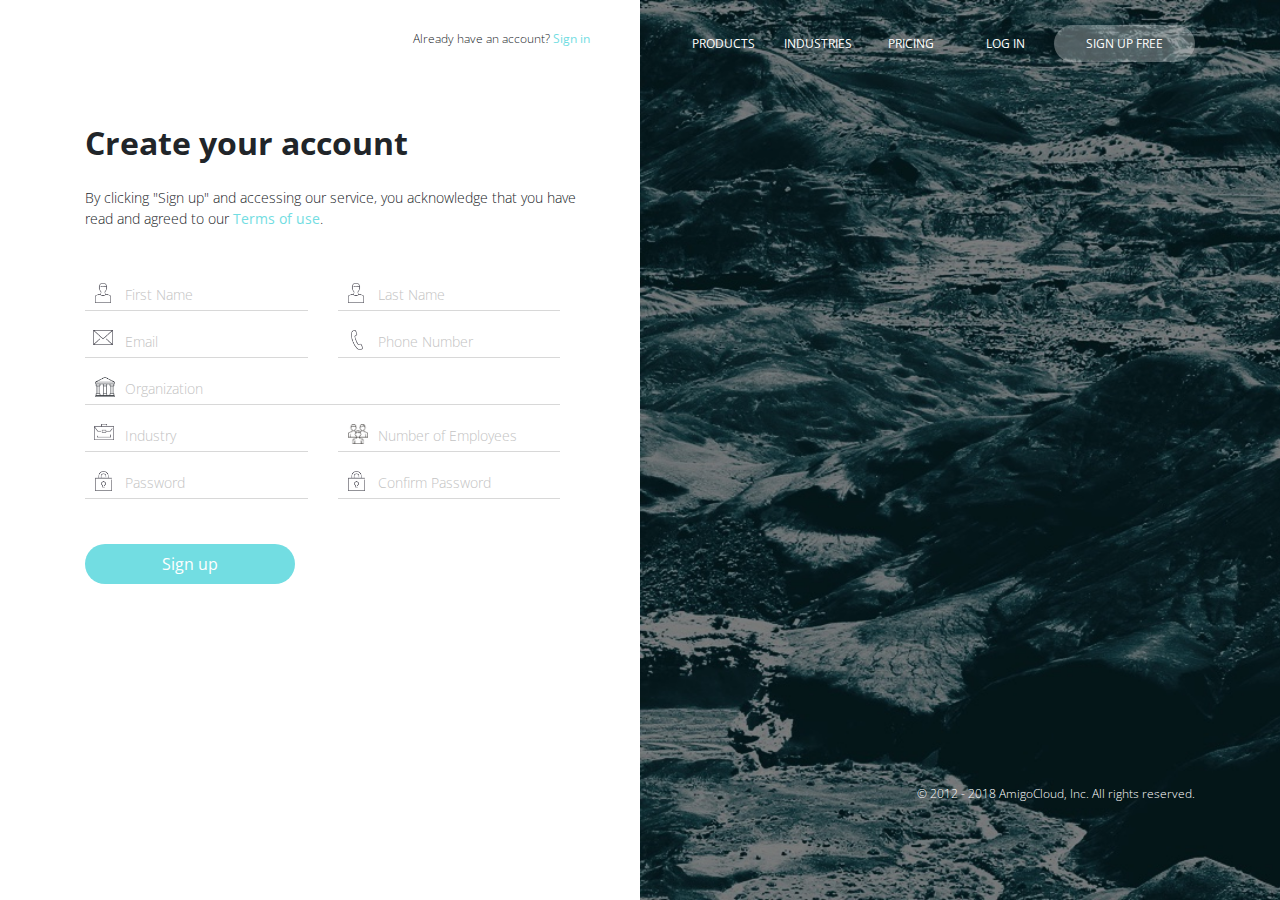
==== sign-up.html @ e5239421 "Init" ====
<!DOCTYPE html>
<!--[if lt IE 7]><html class="no-js lt-ie9 lt-ie8 lt-ie7"> <![endif]-->
<!--[if IE 7]><html class="no-js lt-ie9 lt-ie8"> <![endif]-->
<!--[if IE 8]><html class="no-js lt-ie9"> <![endif]-->
<!--[if gt IE 8]><!-->
<html class="no-js">
<!--<![endif]-->

<head>
    <meta charset="utf-8">
    <meta http-equiv="X-UA-Compatible" content="IE=edge">
    <title>AmigoCloud - Powerful Mapping for Everyone | Start for Free Today</title>
    <meta name="description" content="">
    <meta name="viewport" content="width=device-width, initial-scale=1">
    <link href="https://fonts.googleapis.com/css?family=Open+Sans:300,300i,400,400i,600,600i,700,800" rel="stylesheet">
    <link rel="icon" href="assets/images/logo/icon.png">
    <link rel="stylesheet" href="assets/bootstrap/css/bootstrap.min.css">
    <link rel="stylesheet" href="assets/css/sign-up.css">
</head>

<body>
    <!--[if lt IE 7]><p class="browsehappy">You are using an <strong>outdated</strong> browser. Please <a href="#">upgrade your browser</a> to improve your experience.</p><![endif]-->

    <div class="wrapper container">
        <div class="row">
            <!-- CONTENT LEFT -->
            <div class="col-md-6">
                <!-- NAVIGATION LEFT -->
                <div class="navigation-left row">
                    <div class="col-md-6">
                        <div class="logo"></div>
                    </div>
                    <div class="col-md-6">
                        <p>Already have an account? <a class="secondary-link" href="#">Sign in</a></p>
                    </div>
                </div>
                <!-- END NAVIGATION LEFT -->
                <div class="content-left row">
                    <h1>Create your account</h1>
                    <p>By clicking "Sign up" and accessing our service, you acknowledge that you have read and
                        agreed to our <a class="secondary-link" href="#">Terms of use</a>.</p>
                    <!-- FORM -->
                    <div class="form col-md-12">
                        <div class="form-content row">
                            <div class="input-box col-md-6">
                                <i class="name-icon"></i>
                                <input class="input-full" type="text" placeholder="First Name">
                            </div>
                            <div class="input-box col-md-6">
                                <i class="name-icon"></i>
                                <input class="input-full" type="text" placeholder="Last Name">
                            </div>
                            <div class="input-box col-md-6">
                                <i class="email-icon"></i>
                                <input class="input-full" type="text" placeholder="Email">
                            </div>
                            <div class="input-box col-md-6">
                                <i class="phone-icon"></i>
                                <input class="input-full" type="text" placeholder="Phone Number">
                            </div>
                            <div class="input-box col-md-12">
                                <i class="company-icon"></i>
                                <input class="input-full" type="text" placeholder="Organization">
                            </div>
                            <div class="input-box col-md-6">
                                <i class="industry-icon"></i>
                                <input class="input-full" type="text" placeholder="Industry">
                            </div>
                            <div class="input-box col-md-6">
                                <i class="team-icon"></i>
                                <input class="input-full" type="text" placeholder="Number of Employees">
                            </div>
                            <div class="input-box col-md-6">
                                <i class="lock-icon"></i>
                                <input class="input-full" type="text" placeholder="Password">
                            </div>
                            <div class="input-box col-md-6">
                                <i class="lock-icon"></i>
                                <input class="input-full" type="text" placeholder="Confirm Password">
                            </div>
                        </div>
                        <div class="row">
                            <button class="btn-prim">Sign up</button>
                        </div>
                    </div>
                    <!-- END FORM -->
                </div>
            </div>
            <!-- CONTENT RIGHT -->
            <div class="main-bg"></div>
            <div class="content-right col-md-6">
                <nav class="navigation-right row">
                    <ul>
                        <li class="primary-link"><a href="#">PRODUCTS</a></li>
                        <li class="primary-link"><a href="#">INDUSTRIES</a></li>
                        <li class="primary-link"><a href="#">PRICING</a></li>
                        <li class="primary-link"><a href="#">LOG IN</a></li>
                        <li><a class="btn-clear" href="#">SIGN UP FREE</a></li>
                    </ul>
                </nav>
                <div class="row desc">
                    <p>© 2012 - 2018 AmigoCloud, Inc. All rights reserved.</p>
                </div>
            </div>
        </div>
    </div>
</body>

</html>
---- assets/css/sign-up.css ----
body {
    margin: 0;
}

.col,
.col-1,
.col-10,
.col-11,
.col-12,
.col-2,
.col-3,
.col-4,
.col-5,
.col-6,
.col-7,
.col-8,
.col-9,
.col-auto,
.col-lg,
.col-lg-1,
.col-lg-10,
.col-lg-11,
.col-lg-12,
.col-lg-2,
.col-lg-3,
.col-lg-4,
.col-lg-5,
.col-lg-6,
.col-lg-7,
.col-lg-8,
.col-lg-9,
.col-lg-auto,
.col-md,
.col-md-1,
.col-md-10,
.col-md-11,
.col-md-12,
.col-md-2,
.col-md-3,
.col-md-4,
.col-md-5,
.col-md-6,
.col-md-7,
.col-md-8,
.col-md-9,
.col-md-auto,
.col-sm,
.col-sm-1,
.col-sm-10,
.col-sm-11,
.col-sm-12,
.col-sm-2,
.col-sm-3,
.col-sm-4,
.col-sm-5,
.col-sm-6,
.col-sm-7,
.col-sm-8,
.col-sm-9,
.col-sm-auto,
.col-xl,
.col-xl-1,
.col-xl-10,
.col-xl-11,
.col-xl-12,
.col-xl-2,
.col-xl-3,
.col-xl-4,
.col-xl-5,
.col-xl-6,
.col-xl-7,
.col-xl-8,
.col-xl-9,
.col-xl-auto {
    padding-left: 0;
    padding-right: 0;
}

.row {
    margin-right: 0;
    margin-left: 0;
}

.wrapper {
    font-family: 'Open Sans', Helvetica, Arial, sans-serif;
}

.navigation {
    padding: 40px 0;
}

.logo {
    background-image: url("../images/logo/asset-25.png");
    background-size: contain;
    background-repeat: no-repeat;
    height: 25px;
    vertical-align: middle;
}

.btn-prim {
    background-color: #72DDE2;
    border: 1px solid transparent;
    font-family: 'Open Sans', Helvetica, Arial, sans-serif;
    font-size: 16px;
    width: 210px;
    color: #ffffff;
    box-sizing: border-box;
    padding: 7px 15px;
    border-radius: 30px;
    outline: none !important;
    cursor: pointer;
}

.btn-prim:hover {
    background-color: transparent;
    border: 1px solid #72DDE2;
    color: #72DDE2;
    transition: all 0.3s;
}

.input-full {
    width: 100%;
    border: 0;
    border-bottom: 1px solid #D8D8D8;
    font-size: 14px;
    font-weight: 100;
    color: #333333;
    outline: none;
    padding: 5px 10px 5px 40px;
    margin-bottom: 15px;
}

.input-box {
    position: relative;
}

.form-content i {
    position: absolute;
    bottom: 23px;
    width: 20px;
    height: 20px;
    z-index: 0;
}

.name-icon {
    background-image: url("../images/icons/name.png");
    background-repeat: no-repeat;
    background-size: contain;
    left: 10px;
    right: 0;
}

.email-icon {
    background-image: url("../images/icons/email.png");
    background-repeat: no-repeat;
    background-size: contain;
    left: 8px;
    right: 0;
}

.phone-icon {
    background-image: url("../images/icons/phone.png");
    background-repeat: no-repeat;
    background-size: contain;
    left: 13px;
    right: 0;
}

.industry-icon {
    background-image: url("../images/icons/industry.png");
    background-repeat: no-repeat;
    background-size: contain;
    left: 9px;
    right: 0;
}

.lock-icon {
    background-image: url("../images/icons/lock.png");
    background-repeat: no-repeat;
    background-size: contain;
    left: 10px;
    right: 0;
}

.team-icon {
    background-image: url("../images/icons/team.png");
    background-repeat: no-repeat;
    background-size: contain;
    left: 10px;
    right: 0;
}

.company-icon {
    background-image: url("../images/icons/company.png");
    background-repeat: no-repeat;
    background-size: contain;
    left: 10px;
    right: 0;
}

.input-full::-webkit-input-placeholder {
    /* Chrome/Opera/Safari */
    font-weight: 100;
    color: #C3C3C3;
}

.input-full::-moz-placeholder {
    /* Firefox 19+ */
    font-weight: 100;
    color: #C3C3C3;
}

.input-full:-ms-input-placeholder {
    /* IE 10+ */
    font-weight: 100;
    color: #C3C3C3;
}

.input-full:-moz-placeholder {
    /* Firefox 18- */
    font-weight: 100;
    color: #C3C3C3;
}

.content-left {
    box-sizing: border-box;
    padding: 60px 50px 60px 0;
}

.content-left h1 {
    font-size: 32px;
    font-weight: bold;
    margin-bottom: 25px;
}

.content-left>p {
    font-size: 14px;
    margin-bottom: 50px;
    font-weight: 100;
}

.secondary-link {
    color: #72DDE2;
    font-weight: normal;
}

.secondary-link:hover {
    color: #3A94AB;
    text-decoration: none;
}

.navigation-right a {
    font-size: 12px;
}

.navigation-right a:hover {
    text-decoration: none;
}

.form-content {
    margin-bottom: 30px;
}

.form-content .col-md-6,
.form-content .col-md-12 {
    padding-right: 30px;
}

.navigation-left {
    box-sizing: border-box;
    margin-top: 30px;
    margin-right: 50px;
}

.navigation-left>div:last-child {
    display: flex;
    justify-content: flex-end;
    align-content: center;
}

.navigation-left p {
    font-size: 12px;
    font-weight: 100;
}

.navigation-right {
    box-sizing: border-box;
    margin-top: 30px;
    display: flex;
    justify-content: flex-end;
}

.navigation-right ul {
    list-style: none;
    margin: 0;
    padding: 0;
}

.navigation-right li {
    display: inline-block;
    width: 90px;
    text-align: center;
}

.navigation-right li:last-child {
    width: auto;
}

.primary-link a {
    color: #ffffff;
    padding: 0 12px;
}

.primary-link a:hover {
    font-weight: 600;
    color: #ffffff;
}

.main-bg {
    position: absolute;
    left: 50%;
    width: 50%;
    height: 100vh;
    background-image: url("../images/test-bg.jpg");
    background-position: 0 0;
    background-repeat: no-repeat;
    background-size: cover;
}

.content-right {
    position: relative;
}

.content-right>.desc p {
    color: #ffffff;
    font-size: 12px;
    font-weight: 100;
}

.btn-clear {
    background-color: rgba(255, 255, 255, 0.3);
    border-radius: 30px;
    padding: 10px 32px;
    color: #ffffff;
    font-size: 12px;
}

.btn-clear:hover {
    background-color: #ffffff;
    color: #333333;
    transition: all 0.2s;
}

.desc {
    height: 85vh;
    display: flex;
    justify-content: flex-end;

}

.desc p {
    align-self: flex-end;
}

.
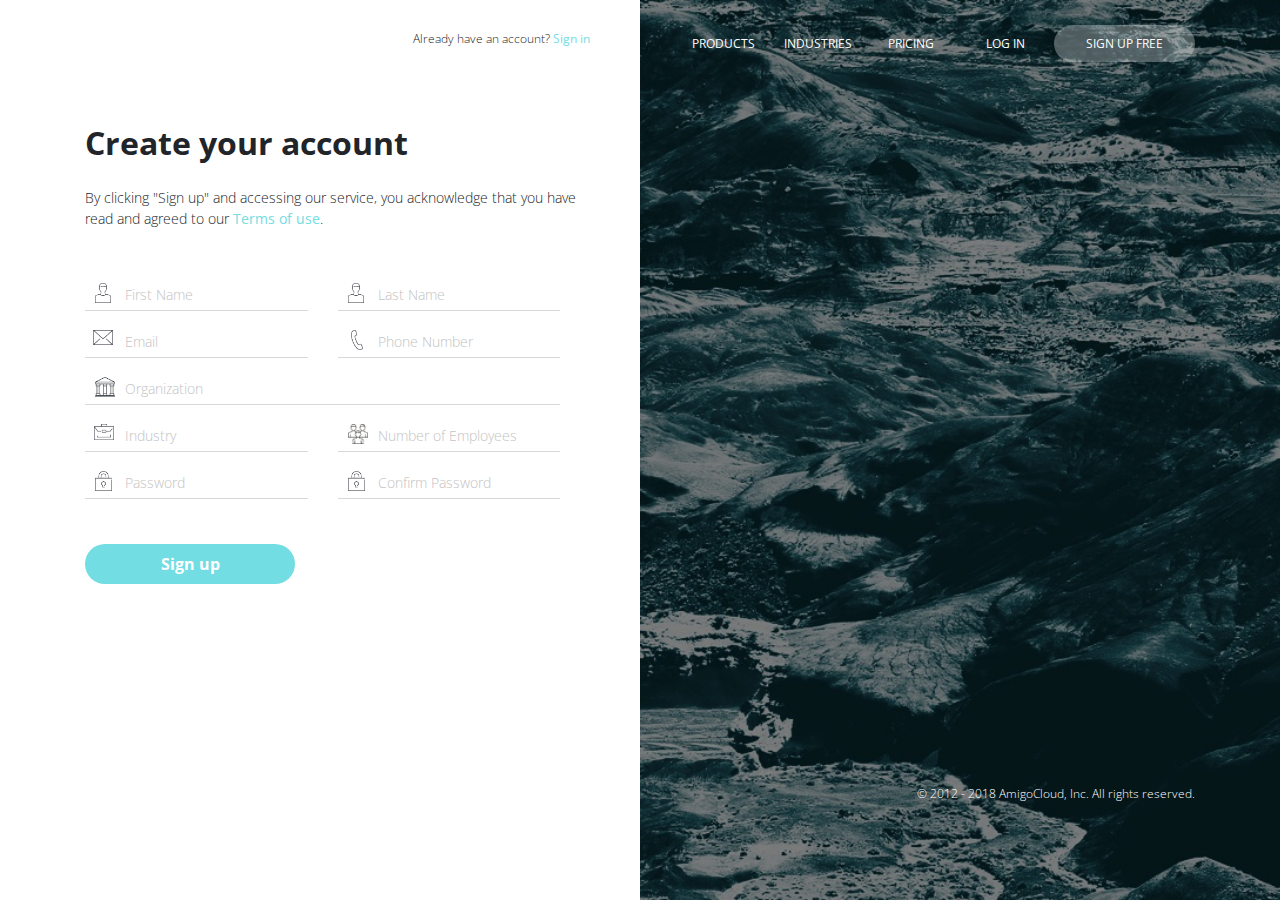
==== commit a9509e23: "Mobile view" ====
--- a/sign-up.html
+++ b/sign-up.html
@@ -28,16 +28,21 @@
                 <!-- NAVIGATION LEFT -->
                 <div class="navigation-left row">
                     <div class="col-md-6">
-                        <div class="logo"></div>
+                        <div class="logo hide-for-small"></div>
+                        <div class="logo-sm hide-for-medium"></div>
                     </div>
                     <div class="col-md-6">
-                        <p>Already have an account? <a class="secondary-link" href="#">Sign in</a></p>
+                        <p class="hide-for-small">Already have an account? <a class="secondary-link" href="#">Sign in</a></p>
+                        <h1 class="hide-for-medium">Create your account</h1>
+                        <p class="hide-for-medium">By clicking "Sign up" and accessing our service, you acknowledge
+                            that you have read and agreed to our <a class="secondary-link" href="#">Terms of use</a>.</p>
                     </div>
                 </div>
                 <!-- END NAVIGATION LEFT -->
                 <div class="content-left row">
-                    <h1>Create your account</h1>
-                    <p>By clicking "Sign up" and accessing our service, you acknowledge that you have read and
+                    <h1 class="hide-for-small">Create your account</h1>
+                    <p class="hide-for-small">By clicking "Sign up" and accessing our service, you acknowledge that you
+                        have read and
                         agreed to our <a class="secondary-link" href="#">Terms of use</a>.</p>
                     <!-- FORM -->
                     <div class="form col-md-12">
@@ -81,14 +86,71 @@
                         </div>
                         <div class="row">
                             <button class="btn-prim">Sign up</button>
+                            <p class="hide-for-medium">Already have an account? <a class="secondary-link" href="#">Sign
+                                    in</a></p>
                         </div>
                     </div>
                     <!-- END FORM -->
                 </div>
+                <div class="hide-for-medium">
+                    <div class="footer gradient-bg">
+                        <div class="row">
+                            <div class='col-2'>
+                                <div class="logo-sm-color"></div>
+                            </div>
+                            <div class="col-5">
+                                <ul class="footer-nav">
+                                    <li><strong>Resources</strong></li>
+                                    <li>Learn</li>
+                                    <li>Case Studies</li>
+                                    <li>Whitepapers</li>
+                                </ul>
+                            </div>
+                            <div class="col-5">
+                                <ul class="footer-nav">
+                                    <li><strong>About Us</strong></li>
+                                    <li>Our Story</li>
+                                    <li>Support</li>
+                                    <li>Press Kit</li>
+                                    <li>News</li>
+                                    <li>Jobs</li>
+                                </ul>
+                            </div>
+                        </div>
+                        <div class="footer-bot row">
+                            <div class="col-6">
+                                <p>95 3rd St 2nd floor<br>
+                                    San Francisco<br>
+                                    CA 94103<br>
+                                    USA</p>
+                                <p>Av. Almte. Miguel Grau 629<br>
+                                    Barranco<br>
+                                    Lima 15063<br>
+                                    Perú</p>
+                            </div>
+                            <div class="col-6">
+                                <label for="newsletter">Newsletter</label>
+                                <input id="newsletter" type="text" placeholder="Email">
+                                <div class="socials">
+                                    <img src="assets/images/icons/app-store.png" alt="App Store">
+                                    <img src="assets/images/icons/google-play.png" alt="Google Play">
+                                    <div>
+                                        <img src="assets/images/icons/facebook.png" alt="Facebook" height="15">
+                                        <img src="assets/images/icons/twitter.png" alt="Twitter" height="15">
+                                        <img src="assets/images/icons/youtube.png" alt="YouTube" height="15">
+                                        <img src="assets/images/icons/linkedin.png" alt="LinkedIn" height="15">
+                                    </div>
+                                </div>
+                            </div>
+
+                        </div>
+                    </div>
+                    <div class="footer-bg"></div>
+                </div>
             </div>
             <!-- CONTENT RIGHT -->
-            <div class="main-bg"></div>
-            <div class="content-right col-md-6">
+            <div class="main-bg hide-for-small"></div>
+            <div class="content-right hide-for-small col-md-6">
                 <nav class="navigation-right row">
                     <ul>
                         <li class="primary-link"><a href="#">PRODUCTS</a></li>
--- a/assets/css/sign-up.css
+++ b/assets/css/sign-up.css
@@ -97,11 +97,28 @@
     vertical-align: middle;
 }
 
+.logo-sm {
+    background-image: url("../images/logo/asset-29.png");
+    background-size: contain;
+    background-repeat: no-repeat;
+    height: 35px;
+    vertical-align: middle;
+}
+
+.logo-sm-color {
+    background-image: url("../images/logo/icon.png");
+    background-size: contain;
+    background-repeat: no-repeat;
+    height: 30px;
+    vertical-align: middle;
+}
+
 .btn-prim {
     background-color: #72DDE2;
     border: 1px solid transparent;
     font-family: 'Open Sans', Helvetica, Arial, sans-serif;
     font-size: 16px;
+    font-weight: bold;
     width: 210px;
     color: #ffffff;
     box-sizing: border-box;
@@ -362,4 +379,164 @@
     align-self: flex-end;
 }
 
-.+@media(min-width: 600px) {
+    .hide-for-medium {
+        display: none;
+    }
+}
+
+@media(max-width: 600px) {
+    .container {
+        padding: 0;
+    }
+
+    .navigation-left {
+        height: 290px;
+        background-image: url("../images/test-bg.jpg");
+        background-position: 0 0;
+        background-repeat: no-repeat;
+        background-size: cover;
+        margin: 0;
+    }
+
+    .hide-for-small {
+        display: none;
+    }
+
+    .navigation-left {
+        color: #ffffff;
+        padding: 20px;
+    }
+
+    .navigation-left h1 {
+        font-size: 32px;
+        font-weight: bold;
+        margin-bottom: 20px;
+        margin-top: 15px;
+        color: #ffffff;
+        display: block;
+    }
+
+    .navigation-left>div:last-child {
+        display: block;
+        text-align: center;
+    }
+
+    .navigation-left .secondary-link {
+        color: #ffffff;
+        text-decoration: underline;
+    }
+
+    .navigation-left p {
+        font-size: 13px;
+    }
+
+    .content-left {
+        padding: 30px;
+    }
+
+    .form-content .col-md-6,
+    .form-content .col-md-12 {
+        padding-right: 0;
+    }
+
+    .btn-prim {
+        width: 100%;
+        padding: 10px 0;
+        font-size: 20px;
+    }
+
+    .form>div:nth-child(2) p {
+        font-size: 13px;
+        margin: auto;
+        margin-top: 10px;
+    }
+
+    .footer-bg {
+        background-image: url("../images/map-footer.png");
+        background-position: 16% 100%;
+        background-repeat: no-repeat;
+        background-size: 330%;
+        height: 700px;
+    }
+
+    .gradient-bg {
+        height: 280px;
+        background-image: linear-gradient(#D4F4F6,#ffffff);
+    }
+
+    .logo-sm-color {
+        background-image: url(../images/logo/icon.png);
+        background-size: contain;
+        background-repeat: no-repeat;
+        width: 35px;
+        height: 35px;
+    }
+
+    .footer {
+        margin-top: 20px;
+        padding: 0 20px;
+        padding-top: 60px;
+        box-sizing: border-box;
+        color: #3A94AB;
+        font-size: 13px;
+    }
+    .footer label {
+        display: block;
+    }
+
+    .footer li {
+        margin-bottom: 8px;
+        list-style: none;
+    }
+
+    .footer .col-5:nth-child(3) .footer-nav {
+        text-align: right;
+    }
+
+    .footer ul {
+        padding: 0;
+        display: inline-block;
+        float: right;
+    }
+
+    .socials {
+        font-size: 0;
+    }
+
+    .socials > img {
+        width: 100%;
+        margin-bottom: 5px;
+    }
+
+    .socials > div {
+        display: flex;
+        justify-content: space-between;
+        margin-top: 10px;
+    }
+
+    .footer p {
+        font-size: 11px;
+        margin-bottom: 30px;
+    }
+
+    .footer label {
+        font-weight: bold;
+        margin-bottom: 5px;
+    }
+
+    .footer input {
+        margin-bottom: 20px;
+        border: 0;
+        border-bottom: 1px solid #3A94AB;
+        background-color: transparent;
+        width: 100%;
+        outline: none;
+        font-size: 12px;
+    }
+
+    .footer-bot > div:last-child {
+        padding-left: 15px;
+    }
+   
+}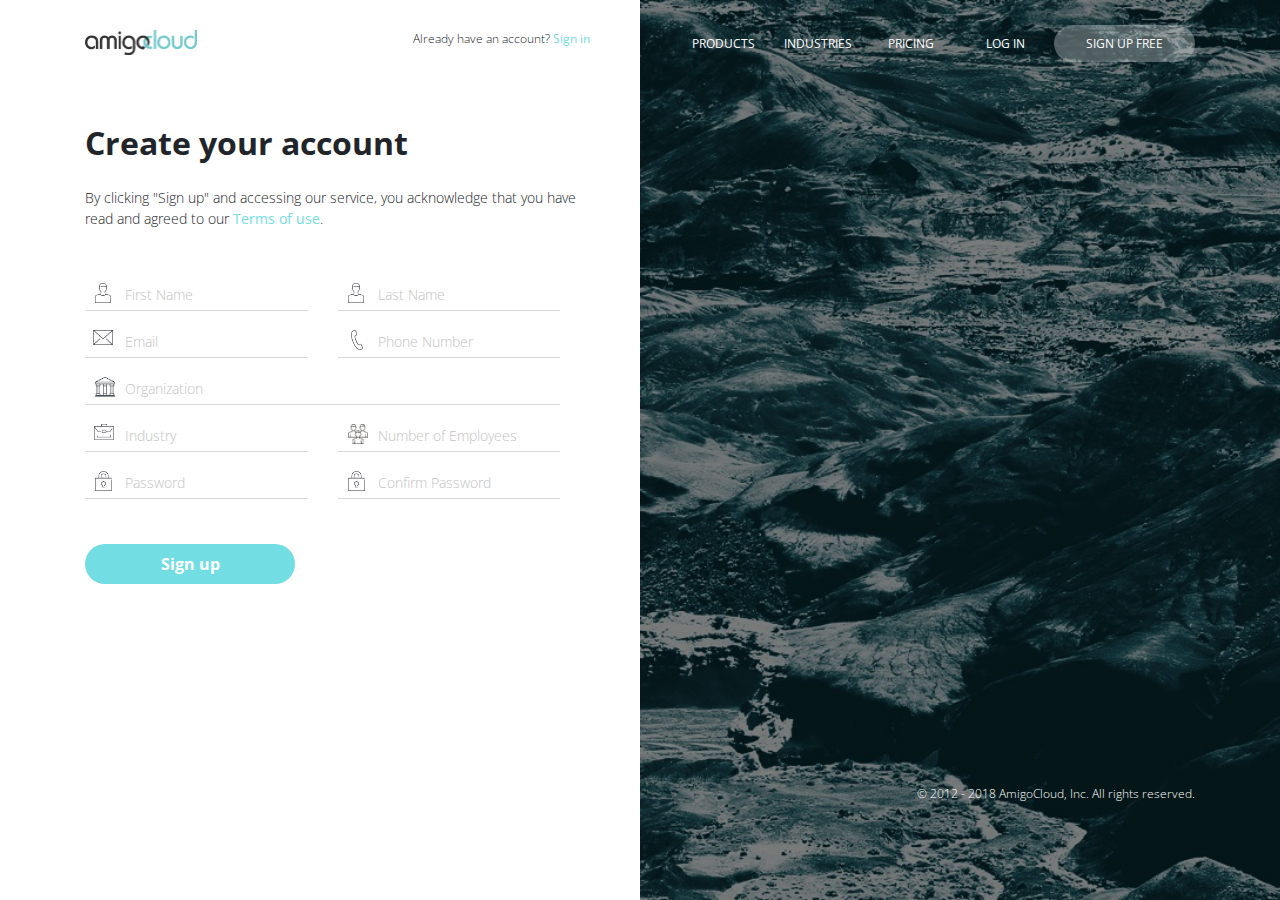
==== commit 4d2a3070: "Footer design structure updated" ====
--- a/sign-up.html
+++ b/sign-up.html
@@ -118,31 +118,37 @@
                             </div>
                         </div>
                         <div class="footer-bot row">
+                            <div class="footer-socials col-6">
+                                <img src="assets/images/icons/app-store.png" alt="App Store">
+                                <img src="assets/images/icons/google-play.png" alt="Google Play">
+                            </div>
+                            <div class="col-6">
+                                <div class="input-box">
+                                    <label for="newsletter">Newsletter</label>
+                                    <img src="assets/images/icons/right-arrow.svg" alt="">
+                                    <input id="newsletter" type="text" placeholder="Email">
+                                </div>
+                                <div class="socials">
+                                    <img src="assets/images/icons/facebook.png" alt="Facebook" height="15">
+                                    <img src="assets/images/icons/twitter.png" alt="Twitter" height="15">
+                                    <img src="assets/images/icons/youtube.png" alt="YouTube" height="15">
+                                    <img src="assets/images/icons/linkedin.png" alt="LinkedIn" height="15">
+                                </div>
+                            </div>
+                        </div>
+                        <div class="footer-address row">
                             <div class="col-6">
                                 <p>95 3rd St 2nd floor<br>
                                     San Francisco<br>
                                     CA 94103<br>
-                                    USA</p>
+                                    <strong>USA</strong></p>
+                            </div>
+                            <div class="col-6">
                                 <p>Av. Almte. Miguel Grau 629<br>
                                     Barranco<br>
                                     Lima 15063<br>
-                                    Perú</p>
+                                    <strong>PERU</strong></p>
                             </div>
-                            <div class="col-6">
-                                <label for="newsletter">Newsletter</label>
-                                <input id="newsletter" type="text" placeholder="Email">
-                                <div class="socials">
-                                    <img src="assets/images/icons/app-store.png" alt="App Store">
-                                    <img src="assets/images/icons/google-play.png" alt="Google Play">
-                                    <div>
-                                        <img src="assets/images/icons/facebook.png" alt="Facebook" height="15">
-                                        <img src="assets/images/icons/twitter.png" alt="Twitter" height="15">
-                                        <img src="assets/images/icons/youtube.png" alt="YouTube" height="15">
-                                        <img src="assets/images/icons/linkedin.png" alt="LinkedIn" height="15">
-                                    </div>
-                                </div>
-                            </div>
-
                         </div>
                     </div>
                     <div class="footer-bg"></div>
--- a/assets/css/sign-up.css
+++ b/assets/css/sign-up.css
@@ -90,7 +90,7 @@
 }
 
 .logo {
-    background-image: url("../images/logo/asset-25.png");
+    background-image: url("../images/logo/Asset-25.png");
     background-size: contain;
     background-repeat: no-repeat;
     height: 25px;
@@ -98,11 +98,12 @@
 }
 
 .logo-sm {
-    background-image: url("../images/logo/asset-29.png");
+    background-image: url("../images/logo/Asset-29.png");
     background-size: contain;
     background-repeat: no-repeat;
     height: 35px;
     vertical-align: middle;
+    margin-top: 15px;
 }
 
 .logo-sm-color {
@@ -397,15 +398,13 @@
         background-repeat: no-repeat;
         background-size: cover;
         margin: 0;
+        color: #ffffff;
+        padding: 20px;
+        font-weight: bold;
     }
 
     .hide-for-small {
         display: none;
-    }
-
-    .navigation-left {
-        color: #ffffff;
-        padding: 20px;
     }
 
     .navigation-left h1 {
@@ -425,14 +424,20 @@
     .navigation-left .secondary-link {
         color: #ffffff;
         text-decoration: underline;
+        font-weight: bold;  
     }
 
     .navigation-left p {
         font-size: 13px;
+        font-weight: normal;
     }
 
     .content-left {
         padding: 30px;
+    }
+
+    .form-content {
+        padding-top: 30px;
     }
 
     .form-content .col-md-6,
@@ -461,7 +466,8 @@
     }
 
     .gradient-bg {
-        height: 280px;
+        height: 320px;
+        margin-bottom: 80px;
         background-image: linear-gradient(#D4F4F6,#ffffff);
     }
 
@@ -476,10 +482,10 @@
     .footer {
         margin-top: 20px;
         padding: 0 20px;
-        padding-top: 60px;
+        padding-top: 50px;
         box-sizing: border-box;
         color: #3A94AB;
-        font-size: 13px;
+        font-size: 14px;
     }
     .footer label {
         display: block;
@@ -504,20 +510,28 @@
         font-size: 0;
     }
 
-    .socials > img {
-        width: 100%;
-        margin-bottom: 5px;
-    }
-
-    .socials > div {
+    .socials {
         display: flex;
         justify-content: space-between;
-        margin-top: 10px;
+        margin: 32px 0 15px;
     }
 
     .footer p {
-        font-size: 11px;
+        font-size: 12px;
         margin-bottom: 30px;
+    }
+
+    .footer-socials > div:nth-child(1) {
+        padding-right: 10px;
+    }
+
+    .footer-socials > div:nth-child(2) {
+        padding-left: 2px;
+    }
+
+    .footer-socials img {
+        width: 95%;
+        margin-bottom: 10px;
     }
 
     .footer label {
@@ -532,11 +546,34 @@
         background-color: transparent;
         width: 100%;
         outline: none;
-        font-size: 12px;
+        border-radius: 0;
+        font-size: 14px;
+        color: #333333;
+        padding-bottom: 5px;
+        padding-right: 20px;
+    }
+
+    .input-box img {
+        position: absolute;
+        bottom: 30px;
+        right: 0;
+        height: 15px;
     }
 
     .footer-bot > div:last-child {
         padding-left: 15px;
     }
+
+    .footer-address {
+        margin-top: 25px;
+        font-size: 12.5px;
+        font-weight: normal;
+    }
+
+    .footer-address div:nth-child(2) {
+        padding-left: 15px;
+    }
+
+    
    
 }